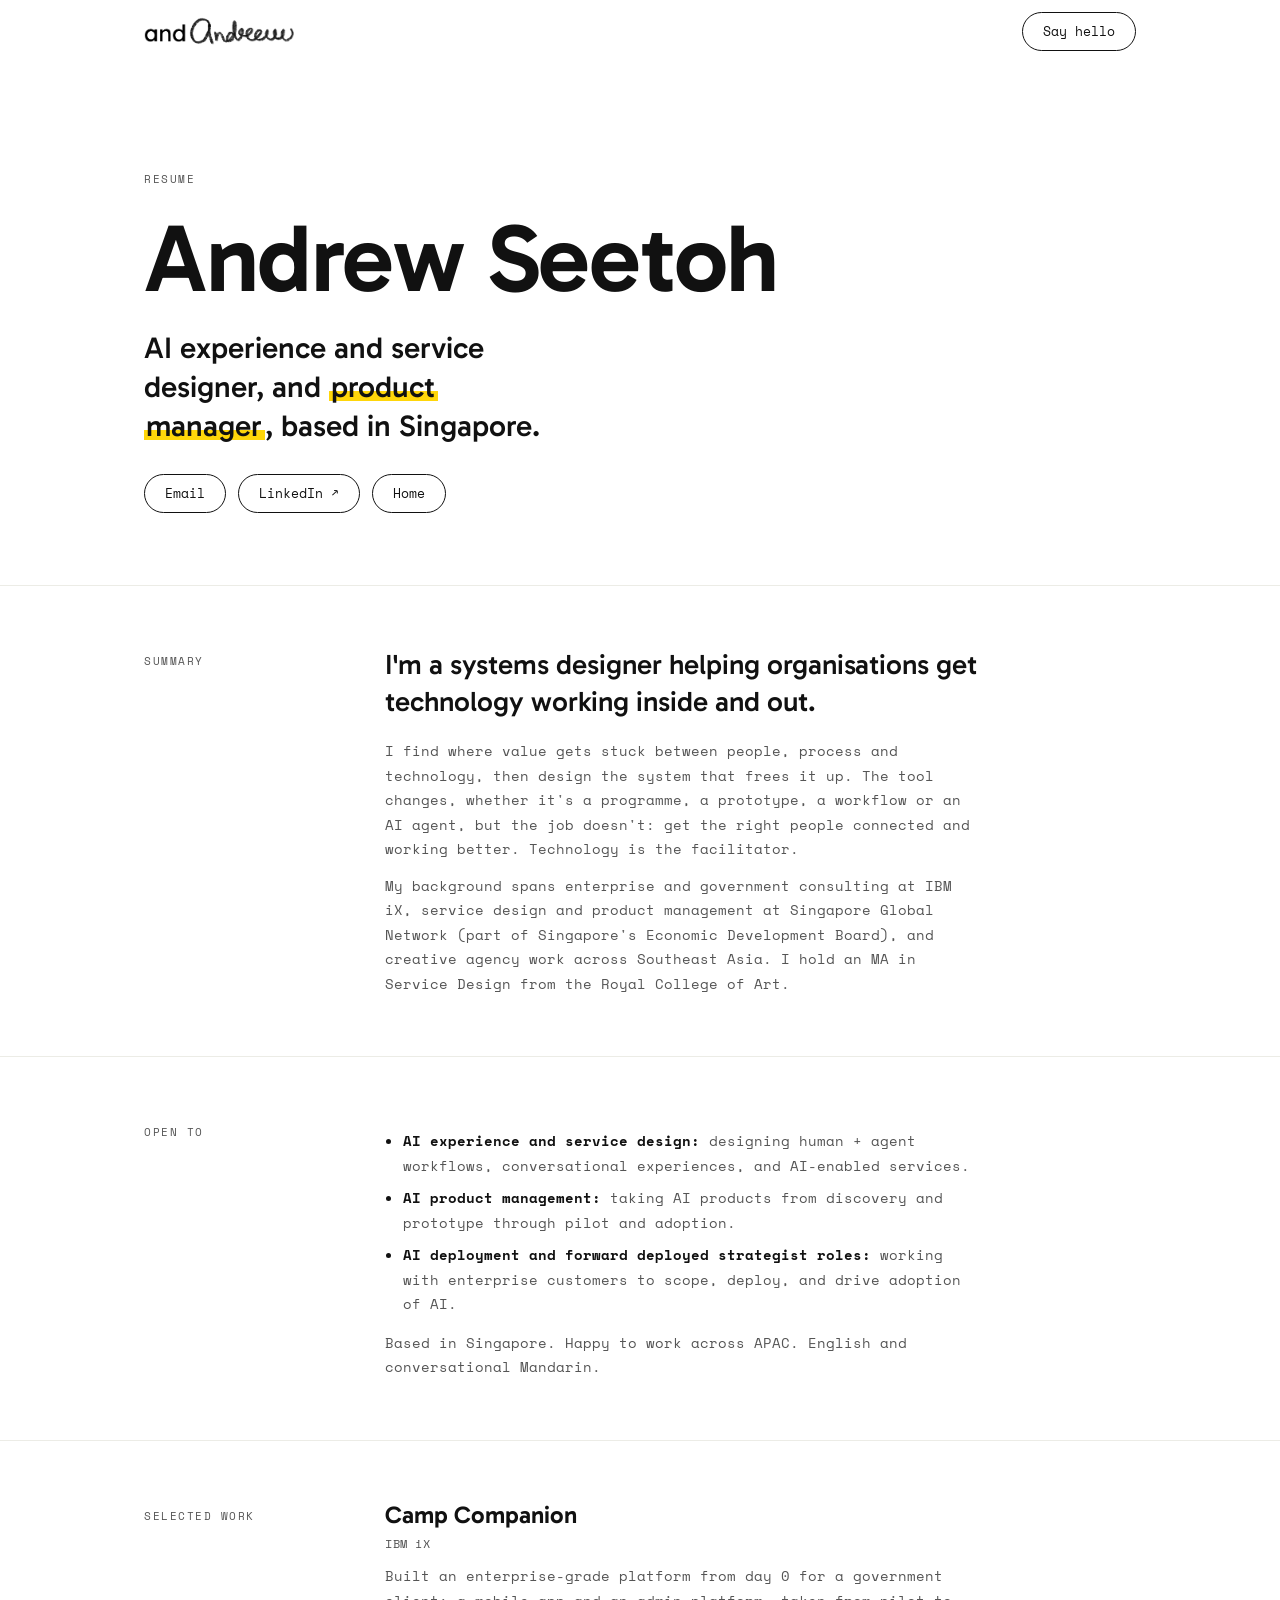
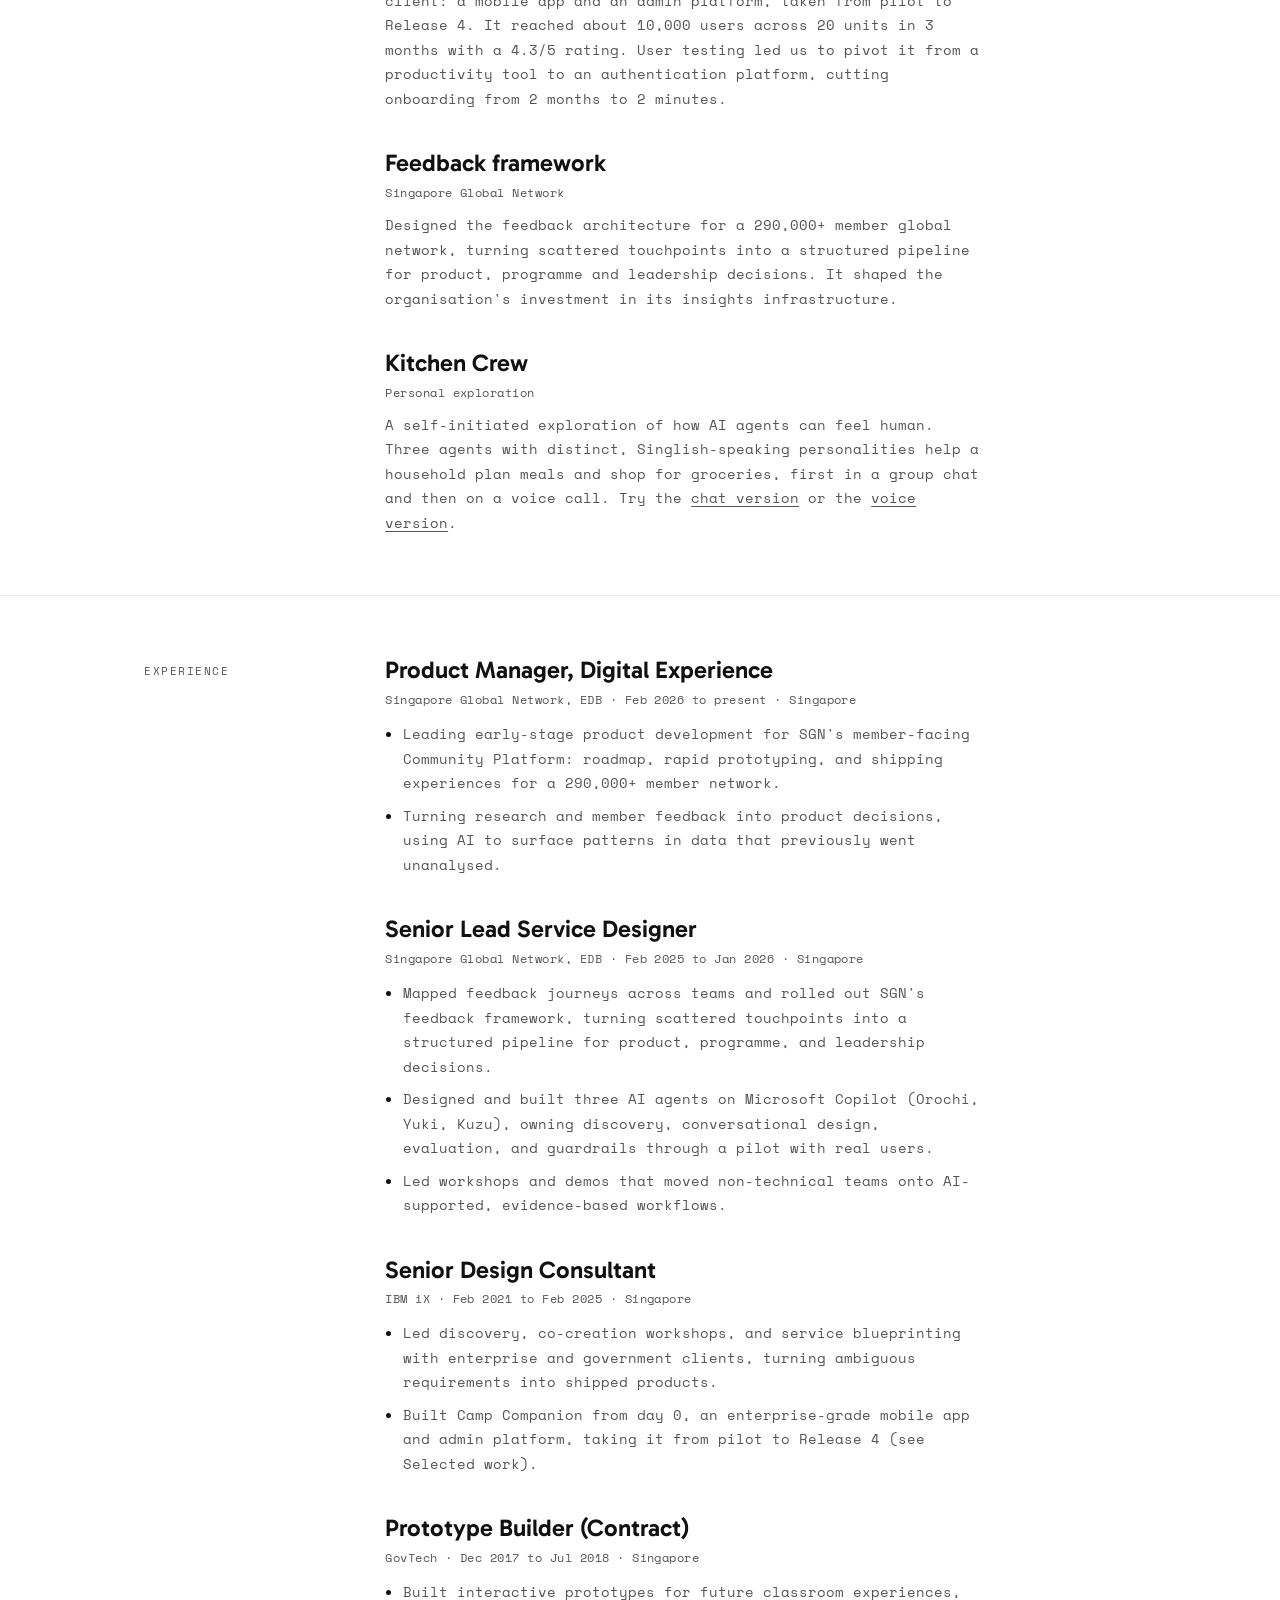
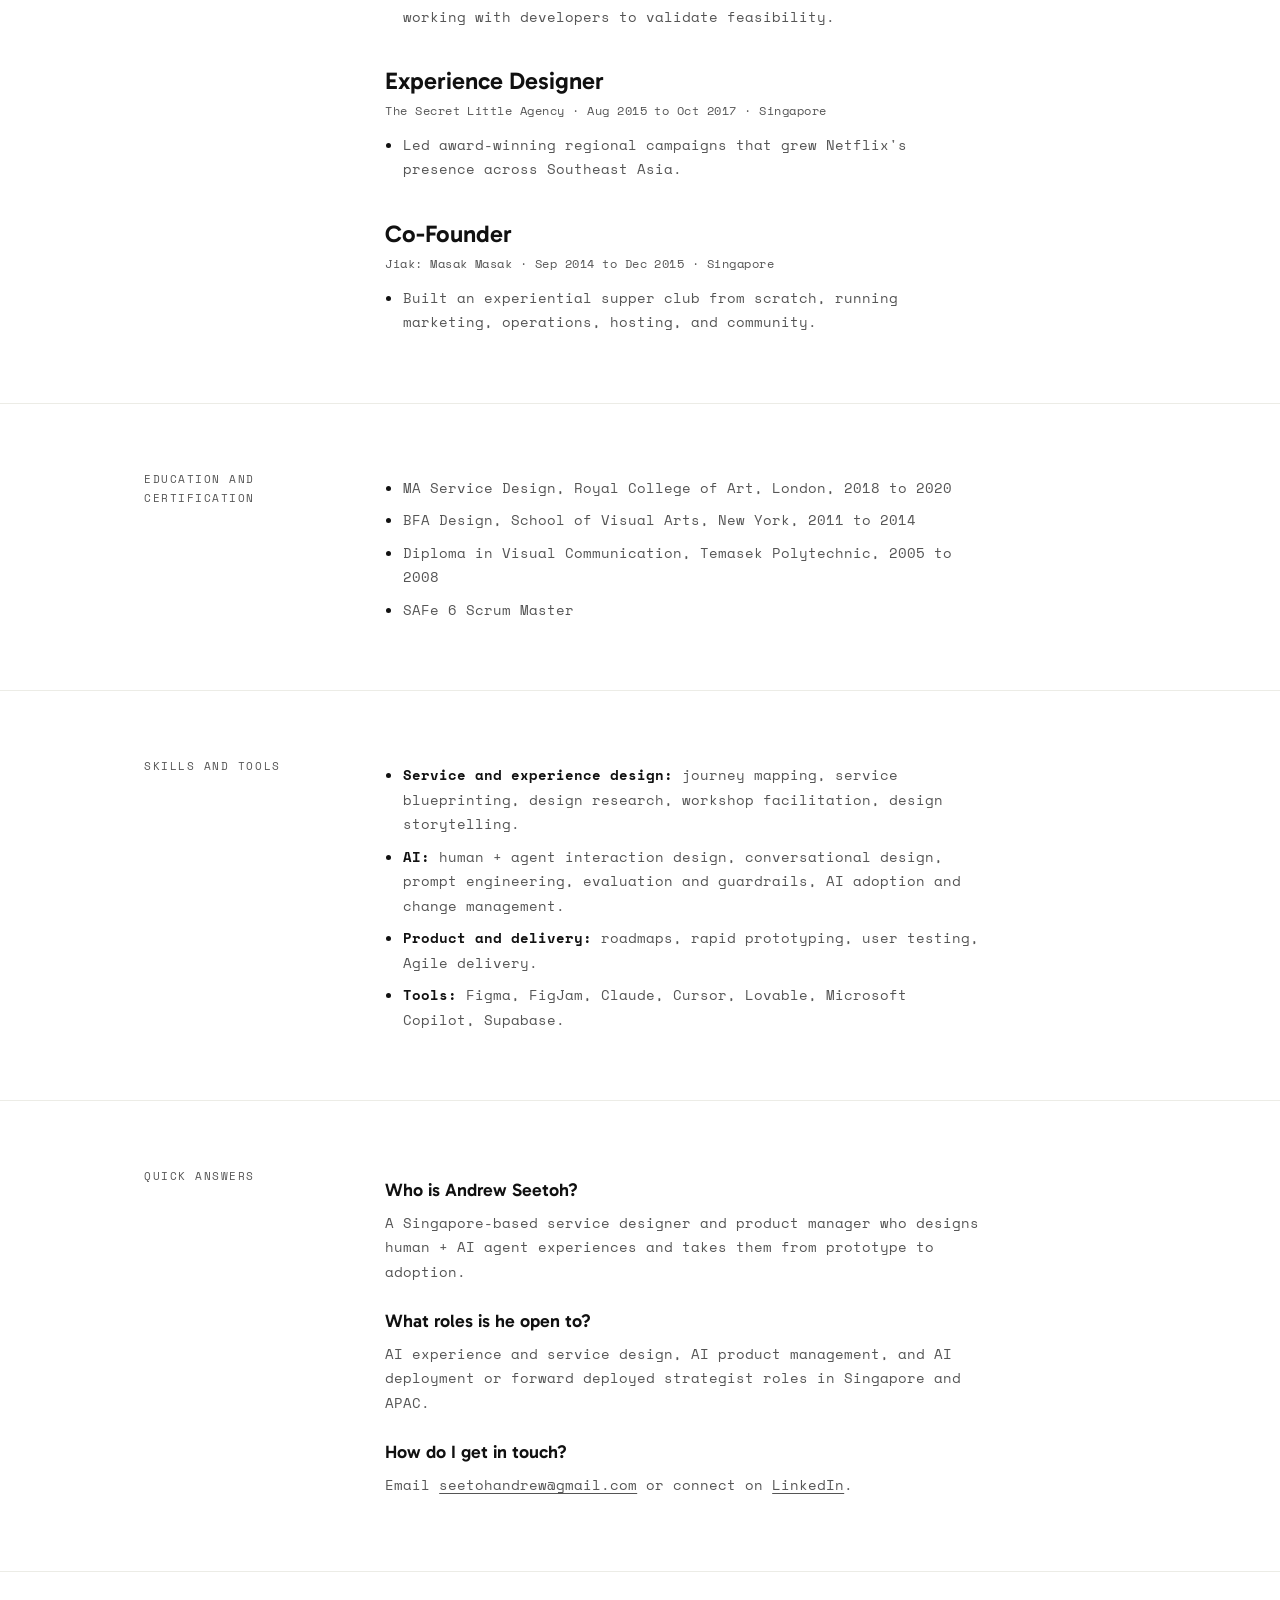
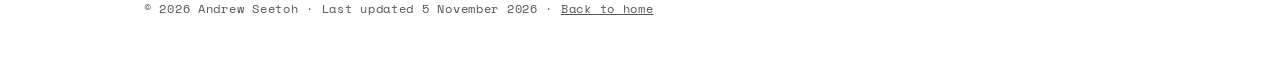
==== resume.html @ 8544b439 "Rewrite About, add resume page, llms.txt, robots.txt, sitemap; update title and cards Co-Authored-By" ====
<!doctype html>
<html lang="en">
<head>
<meta charset="utf-8">
<meta name="viewport" content="width=device-width, initial-scale=1">
<title>Andrew Seetoh, AI Experience and Service Designer, Singapore</title>
<meta name="description" content="Andrew Seetoh is a Singapore-based service designer and product manager who designs human + AI agent experiences and takes them from prototype to adoption. Open to AI experience design, AI product and deployment strategist roles in Singapore and APAC.">
<link rel="canonical" href="https://andandrewand.github.io/resume.html">
<meta property="og:type" content="profile">
<meta property="og:title" content="Andrew Seetoh, AI Experience and Service Designer, Singapore">
<meta property="og:description" content="Service designer and product manager who designs human + AI agent experiences and takes them from prototype to adoption.">
<meta property="og:url" content="https://andandrewand.github.io/resume.html">
<meta property="og:image" content="https://andandrewand.github.io/images/og-cover.png">
<meta name="twitter:card" content="summary_large_image">

<link rel="icon" type="image/png" sizes="32x32" href="favicon-32.png">
<link rel="icon" type="image/png" sizes="128x128" href="favicon.png">
<link rel="apple-touch-icon" href="apple-touch-icon.png">

<script type="application/ld+json">
{
  "@context": "https://schema.org",
  "@type": "ProfilePage",
  "dateModified": "2026-11-05",
  "mainEntity": {
    "@type": "Person",
    "name": "Andrew Seetoh",
    "jobTitle": "Product Manager, Digital Experience",
    "description": "Singapore-based service designer and product manager who designs human + AI agent experiences and takes them from prototype to adoption.",
    "url": "https://andandrewand.github.io/",
    "image": "https://andandrewand.github.io/images/og-cover.png",
    "email": "seetohandrew@gmail.com",
    "address": { "@type": "PostalAddress", "addressLocality": "Singapore", "addressCountry": "SG" },
    "worksFor": { "@type": "Organization", "name": "Singapore Global Network (Economic Development Board)" },
    "alumniOf": [
      { "@type": "CollegeOrUniversity", "name": "Royal College of Art" },
      { "@type": "CollegeOrUniversity", "name": "School of Visual Arts" },
      { "@type": "EducationalOrganization", "name": "Temasek Polytechnic" }
    ],
    "knowsAbout": [
      "Service design", "Experience design", "Human-AI interaction design", "Conversational design",
      "AI agents", "AI product management", "AI deployment and adoption", "Prompt engineering",
      "AI evaluation and guardrails", "Journey mapping", "Service blueprinting", "Design research",
      "Workshop facilitation", "Rapid prototyping", "Change management", "Agile delivery"
    ],
    "knowsLanguage": ["English", "Mandarin Chinese"],
    "hasCredential": { "@type": "EducationalOccupationalCredential", "name": "SAFe 6 Scrum Master" },
    "seeks": {
      "@type": "Demand",
      "description": "AI experience designer, AI service designer, AI product manager, and AI deployment or forward deployed strategist roles in Singapore and APAC."
    },
    "sameAs": ["https://www.linkedin.com/in/andrewseetoh/"]
  }
}
</script>
<script type="application/ld+json">
{
  "@context": "https://schema.org",
  "@type": "FAQPage",
  "mainEntity": [
    { "@type": "Question", "name": "Who is Andrew Seetoh?",
      "acceptedAnswer": { "@type": "Answer", "text": "Andrew Seetoh is a Singapore-based service designer and product manager. He designs human + AI agent experiences and takes them from prototype to adoption. He has worked across enterprise consulting (IBM iX), government (Singapore Global Network, EDB, and GovTech), and creative agencies, and holds an MA in Service Design from the Royal College of Art." } },
    { "@type": "Question", "name": "What roles is Andrew Seetoh open to?",
      "acceptedAnswer": { "@type": "Answer", "text": "AI experience and service design, AI product management, and AI deployment or forward deployed strategist roles, based in Singapore or serving APAC." } },
    { "@type": "Question", "name": "How does Andrew Seetoh use AI and technology?",
      "acceptedAnswer": { "@type": "Answer", "text": "As a facilitator, not the point. He finds where value gets stuck between people, process and technology, then designs the system that frees it up, whether that's a programme, a prototype, a workflow or an AI agent. The goal is getting the right people connected and working better." } },
    { "@type": "Question", "name": "How do I contact Andrew Seetoh?",
      "acceptedAnswer": { "@type": "Answer", "text": "Email seetohandrew@gmail.com or connect on LinkedIn at linkedin.com/in/andrewseetoh." } }
  ]
}
</script>

<link rel="preconnect" href="https://fonts.googleapis.com">
<link rel="preconnect" href="https://fonts.gstatic.com" crossorigin>
<link href="https://fonts.googleapis.com/css2?family=Gabarito:wght@500;600&family=Space+Mono:wght@400;700&display=swap" rel="stylesheet">
<link rel="stylesheet" href="styles.css">
</head>
<body>

<header class="site-header">
  <div class="wrap">
    <a href="./" class="wordmark" aria-label="andandrew, back to home">
      <img src="images/wordmark.png" alt="and Andrew" width="750" height="150">
    </a>
    <a class="pill" href="mailto:seetohandrew@gmail.com">Say hello</a>
  </div>
</header>

<main class="resume">

<section class="resume-hero">
  <div class="wrap">
    <span class="eyebrow">Resume</span>
    <h1>Andrew Seetoh</h1>
    <p class="tagline">AI experience and service designer, and <span class="mark">product manager</span>, based in Singapore.</p>
    <div class="contact-links">
      <a class="pill" href="mailto:seetohandrew@gmail.com">Email</a>
      <a class="pill" href="https://www.linkedin.com/in/andrewseetoh/" target="_blank" rel="noopener">LinkedIn ↗</a>
      <a class="pill" href="./">Home</a>
    </div>
  </div>
</section>

<section aria-labelledby="summary">
  <div class="wrap r-grid">
    <h2 class="eyebrow" id="summary">Summary</h2>
    <div class="r-body">
      <p class="r-lead">I'm a systems designer helping organisations get technology working inside and out.</p>
      <p>I find where value gets stuck between people, process and technology, then design the system that frees it up. The tool changes, whether it's a programme, a prototype, a workflow or an AI agent, but the job doesn't: get the right people connected and working better. Technology is the facilitator.</p>
      <p>My background spans enterprise and government consulting at IBM iX, service design and product management at Singapore Global Network (part of Singapore's Economic Development Board), and creative agency work across Southeast Asia. I hold an MA in Service Design from the Royal College of Art.</p>
    </div>
  </div>
</section>

<section aria-labelledby="open-to">
  <div class="wrap r-grid">
    <h2 class="eyebrow" id="open-to">Open to</h2>
    <div class="r-body">
      <ul>
        <li><strong>AI experience and service design:</strong> designing human + agent workflows, conversational experiences, and AI-enabled services.</li>
        <li><strong>AI product management:</strong> taking AI products from discovery and prototype through pilot and adoption.</li>
        <li><strong>AI deployment and forward deployed strategist roles:</strong> working with enterprise customers to scope, deploy, and drive adoption of AI.</li>
      </ul>
      <p style="margin-top:14px">Based in Singapore. Happy to work across APAC. English and conversational Mandarin.</p>
    </div>
  </div>
</section>

<section aria-labelledby="work">
  <div class="wrap r-grid">
    <h2 class="eyebrow" id="work">Selected work</h2>
    <div class="r-body">

      <div class="r-item">
        <h3>Camp Companion</h3>
        <p class="r-where">IBM iX</p>
        <p style="margin-top:10px">Built an enterprise-grade platform from day 0 for a government client: a mobile app and an admin platform, taken from pilot to Release 4. It reached about 10,000 users across 20 units in 3 months with a 4.3/5 rating. User testing led us to pivot it from a productivity tool to an authentication platform, cutting onboarding from 2 months to 2 minutes.</p>
      </div>

      <div class="r-item">
        <h3>Feedback framework</h3>
        <p class="r-where">Singapore Global Network</p>
        <p style="margin-top:10px">Designed the feedback architecture for a 290,000+ member global network, turning scattered touchpoints into a structured pipeline for product, programme and leadership decisions. It shaped the organisation's investment in its insights infrastructure.</p>
      </div>

      <div class="r-item">
        <h3>Kitchen Crew</h3>
        <p class="r-where">Personal exploration</p>
        <p style="margin-top:10px">A self-initiated exploration of how AI agents can feel human. Three agents with distinct, Singlish-speaking personalities help a household plan meals and shop for groceries, first in a group chat and then on a voice call. Try the <a href="https://kitchen-crew-chat.lovable.app/">chat version</a> or the <a href="https://kitchen-crew-call.lovable.app/">voice version</a>.</p>
      </div>

    </div>
  </div>
</section>

<section aria-labelledby="experience">
  <div class="wrap r-grid">
    <h2 class="eyebrow" id="experience">Experience</h2>
    <div class="r-body">

      <div class="r-item">
        <h3>Product Manager, Digital Experience</h3>
        <p class="r-where">Singapore Global Network, EDB · Feb 2026 to present · Singapore</p>
        <ul>
          <li>Leading early-stage product development for SGN's member-facing Community Platform: roadmap, rapid prototyping, and shipping experiences for a 290,000+ member network.</li>
          <li>Turning research and member feedback into product decisions, using AI to surface patterns in data that previously went unanalysed.</li>
        </ul>
      </div>

      <div class="r-item">
        <h3>Senior Lead Service Designer</h3>
        <p class="r-where">Singapore Global Network, EDB · Feb 2025 to Jan 2026 · Singapore</p>
        <ul>
          <li>Mapped feedback journeys across teams and rolled out SGN's feedback framework, turning scattered touchpoints into a structured pipeline for product, programme, and leadership decisions.</li>
          <li>Designed and built three AI agents on Microsoft Copilot (Orochi, Yuki, Kuzu), owning discovery, conversational design, evaluation, and guardrails through a pilot with real users.</li>
          <li>Led workshops and demos that moved non-technical teams onto AI-supported, evidence-based workflows.</li>
        </ul>
      </div>

      <div class="r-item">
        <h3>Senior Design Consultant</h3>
        <p class="r-where">IBM iX · Feb 2021 to Feb 2025 · Singapore</p>
        <ul>
          <li>Led discovery, co-creation workshops, and service blueprinting with enterprise and government clients, turning ambiguous requirements into shipped products.</li>
          <li>Built Camp Companion from day 0, an enterprise-grade mobile app and admin platform, taking it from pilot to Release 4 (see Selected work).</li>
        </ul>
      </div>

      <div class="r-item">
        <h3>Prototype Builder (Contract)</h3>
        <p class="r-where">GovTech · Dec 2017 to Jul 2018 · Singapore</p>
        <ul><li>Built interactive prototypes for future classroom experiences, working with developers to validate feasibility.</li></ul>
      </div>

      <div class="r-item">
        <h3>Experience Designer</h3>
        <p class="r-where">The Secret Little Agency · Aug 2015 to Oct 2017 · Singapore</p>
        <ul><li>Led award-winning regional campaigns that grew Netflix's presence across Southeast Asia.</li></ul>
      </div>

      <div class="r-item">
        <h3>Co-Founder</h3>
        <p class="r-where">Jiak: Masak Masak · Sep 2014 to Dec 2015 · Singapore</p>
        <ul><li>Built an experiential supper club from scratch, running marketing, operations, hosting, and community.</li></ul>
      </div>

    </div>
  </div>
</section>

<section aria-labelledby="education">
  <div class="wrap r-grid">
    <h2 class="eyebrow" id="education">Education and certification</h2>
    <div class="r-body">
      <ul>
        <li>MA Service Design, Royal College of Art, London, 2018 to 2020</li>
        <li>BFA Design, School of Visual Arts, New York, 2011 to 2014</li>
        <li>Diploma in Visual Communication, Temasek Polytechnic, 2005 to 2008</li>
        <li>SAFe 6 Scrum Master</li>
      </ul>
    </div>
  </div>
</section>

<section aria-labelledby="skills">
  <div class="wrap r-grid">
    <h2 class="eyebrow" id="skills">Skills and tools</h2>
    <div class="r-body">
      <ul>
        <li><strong>Service and experience design:</strong> journey mapping, service blueprinting, design research, workshop facilitation, design storytelling.</li>
        <li><strong>AI:</strong> human + agent interaction design, conversational design, prompt engineering, evaluation and guardrails, AI adoption and change management.</li>
        <li><strong>Product and delivery:</strong> roadmaps, rapid prototyping, user testing, Agile delivery.</li>
        <li><strong>Tools:</strong> Figma, FigJam, Claude, Cursor, Lovable, Microsoft Copilot, Supabase.</li>
      </ul>
    </div>
  </div>
</section>

<section aria-labelledby="faq">
  <div class="wrap r-grid">
    <h2 class="eyebrow" id="faq">Quick answers</h2>
    <div class="r-body">
      <dl>
        <dt>Who is Andrew Seetoh?</dt>
        <dd>A Singapore-based service designer and product manager who designs human + AI agent experiences and takes them from prototype to adoption.</dd>
        <dt>What roles is he open to?</dt>
        <dd>AI experience and service design, AI product management, and AI deployment or forward deployed strategist roles in Singapore and APAC.</dd>
        <dt>How do I get in touch?</dt>
        <dd>Email <a href="mailto:seetohandrew@gmail.com">seetohandrew@gmail.com</a> or connect on <a href="https://www.linkedin.com/in/andrewseetoh/">LinkedIn</a>.</dd>
      </dl>
    </div>
  </div>
</section>

</main>

<footer>
  <div class="wrap">© 2026 Andrew Seetoh · Last updated <time datetime="2026-11-05">5 November 2026</time> · <a class="back-home" href="./">Back to home</a></div>
</footer>

</body>
</html>
---- styles.css ----
/* ---------------------------------------------------
   andandrew.xyz

   Type: Gabarito (curvy display) + Space Mono (semi-mono text).
   Stand-ins for Alfredino Tuttocurvy + Alfredino Semimono.
   To swap fonts, change the two --font-* lines below and the
   <link> tag in index.html. Nothing else depends on them.

   Colour: pure white so your illustrations float, black ink,
   one yellow taken from your artwork, used like a highlighter.
--------------------------------------------------- */

:root {
  --paper: #FFFFFF;
  --ink: #111111;
  --ink-soft: #555555;
  --line: #ECECE6;
  --yellow: #FFD60A;

  --font-display: 'Gabarito', 'Nunito', 'Trebuchet MS', system-ui, sans-serif;
  --font-mono: 'Space Mono', ui-monospace, SFMono-Regular, Menlo, Consolas, monospace;

  --max-w: 1120px;
  --gutter: clamp(20px, 5vw, 64px);
  --header-h: 62px;
}

* { box-sizing: border-box; }

html { scroll-behavior: smooth; }

body {
  margin: 0;
  background: var(--paper);
  color: var(--ink);
  font-family: var(--font-mono);
  font-size: 14px;
  line-height: 1.75;
  -webkit-font-smoothing: antialiased;
}

h1, h2, h3, p { margin: 0; }

a { color: inherit; }
img, video { max-width: 100%; height: auto; display: block; }

.wrap {
  max-width: var(--max-w);
  margin: 0 auto;
  padding: 0 var(--gutter);
}

.eyebrow {
  font-size: 11px;
  letter-spacing: 0.14em;
  text-transform: uppercase;
  color: var(--ink-soft);
}

/* the highlighter */
.mark {
  background-image: linear-gradient(transparent 60%, var(--yellow) 60%, var(--yellow) 90%, transparent 90%);
  padding: 0 0.08em;
  -webkit-box-decoration-break: clone;
  box-decoration-break: clone;
}

/* ---------- header ---------- */

.site-header {
  position: sticky;
  top: 0;
  z-index: 20;
  height: var(--header-h);
  background: rgba(255, 255, 255, 0.92);
  backdrop-filter: blur(10px);
}

.site-header .wrap {
  height: 100%;
  display: flex;
  align-items: center;
  justify-content: space-between;
}

.wordmark img { height: 30px; width: auto; }

.pill {
  display: inline-block;
  text-decoration: none;
  font-family: var(--font-mono);
  font-size: 13px;
  line-height: 1;
  padding: 12px 20px;
  border: 1.5px solid var(--ink);
  border-radius: 999px;
  transition: background 0.2s ease;
}

.pill:hover { background: var(--yellow); }

/* ---------- hero: the landing ---------- */

.hero {
  position: relative;
  min-height: calc(100svh - var(--header-h));
  display: flex;
  align-items: center;
  justify-content: center;
  padding: 120px var(--gutter);
  overflow: hidden;
  text-align: center;
}

.hero-copy {
  position: relative;
  z-index: 2;
  max-width: 780px;
}

.hero h1 {
  font-family: var(--font-display);
  font-weight: 600;
  font-size: clamp(38px, 5.6vw, 76px);
  line-height: 1.04;
  letter-spacing: -0.015em;
  text-wrap: balance;
  max-width: 12em;
  margin: 20px auto 0;
}

.hero .lede {
  margin: 26px auto 0;
  font-size: clamp(14px, 1.4vw, 17px);
  color: var(--ink-soft);
  max-width: 34ch;
}

.hero .cue {
  display: inline-block;
  margin-top: 34px;
  font-size: 11px;
  letter-spacing: 0.14em;
  text-transform: uppercase;
  text-decoration: none;
  color: var(--ink-soft);
}

.hero .cue:hover { color: var(--ink); }

/* the scattered illustrations */
.float {
  position: absolute;
  z-index: 1;
  width: var(--w);
  height: auto;
  transform: rotate(var(--r));
  animation: settle 0.9s cubic-bezier(0.2, 0.8, 0.2, 1) both;
  animation-delay: var(--d);
}

video.float { aspect-ratio: 3 / 2; object-fit: contain; }

@keyframes settle {
  from { opacity: 0; transform: translateY(20px) rotate(var(--r)) scale(0.94); }
  to   { opacity: 1; transform: rotate(var(--r)); }
}

.f-ball  { --w: clamp(170px, 20vw, 280px); --r: -5deg; --d: 0.1s;  left: 3%;  top: 15%; }
.f-hands { --w: clamp(215px, 26vw, 370px); --r: 3deg;  --d: 0.25s; right: 2%; top: 6%; }
.f-car   { --w: clamp(185px, 21vw, 300px); --r: 4deg;  --d: 0.4s;  left: 11%; bottom: 6%; }
.f-calm  { --w: clamp(145px, 15vw, 220px); --r: -4deg; --d: 0.55s; right: 8%; bottom: 9%; }

@media (max-width: 720px) {
  .hero { padding: 175px 20px 185px; }
  .f-ball  { --w: 38vw; left: 2%;  top: 16px; }
  .f-hands { --w: 46vw; right: 0;  top: 30px; }
  .f-car   { --w: 42vw; left: 3%;  bottom: 22px; }
  .f-calm  { --w: 32vw; right: 6%; bottom: 14px; }
}

/* ---------- sections ---------- */

section + section { border-top: 1px solid var(--line); }

section {
  padding: clamp(56px, 9vw, 104px) 0;
}

.section-head { margin-bottom: clamp(30px, 5vw, 52px); }

/* ---------- work ---------- */

.work-list {
  display: flex;
  flex-direction: column;
  gap: clamp(48px, 8vw, 84px);
}

.work-item {
  display: grid;
  grid-template-columns: 1.1fr 0.9fr;
  gap: clamp(22px, 4vw, 56px);
  align-items: center;
}

.work-media img {
  width: 100%;
  border-radius: 10px;
}

.work-tag {
  font-size: 10.5px;
  letter-spacing: 0.12em;
  text-transform: uppercase;
  color: var(--ink-soft);
}

.work-body h3 {
  font-family: var(--font-display);
  font-weight: 600;
  font-size: clamp(24px, 2.9vw, 34px);
  line-height: 1.15;
  letter-spacing: -0.005em;
  margin: 12px 0 16px;
}

.work-body p { color: var(--ink-soft); }

@media (min-width: 781px) {
  .work-item:nth-child(even) .work-media { order: 2; }
}

/* ---------- about ---------- */

.about-statement {
  font-family: var(--font-display);
  font-weight: 500;
  font-size: clamp(24px, 3.4vw, 38px);
  line-height: 1.28;
  max-width: 24ch;
  margin-top: 20px;
}

.about-body {
  margin-top: 24px;
  max-width: 54ch;
  color: var(--ink-soft);
  font-size: clamp(14px, 1.4vw, 16px);
}

/* ---------- things I do ---------- */

.cap-grid {
  display: grid;
  grid-template-columns: repeat(3, 1fr);
  gap: clamp(28px, 4vw, 48px);
}

.cap-card img {
  width: 100%;
  aspect-ratio: 3 / 2;
  object-fit: contain;
  margin-bottom: 18px;
}

.cap-card h3 {
  font-family: var(--font-display);
  font-weight: 600;
  font-size: 22px;
  line-height: 1.2;
  margin-bottom: 10px;
}

.cap-card p { color: var(--ink-soft); font-size: 13px; }

/* ---------- workshop banner ---------- */

.collab {
  position: relative;
  border-radius: 16px;
  overflow: hidden;
  isolation: isolate;
}

.collab img {
  width: 100%;
  height: clamp(260px, 42vw, 440px);
  object-fit: cover;
  object-position: 62% 38%;
}

/* ---------- contact + sign-off ---------- */

.contact { margin-top: clamp(48px, 7vw, 88px); }

.contact h2 {
  font-family: var(--font-display);
  font-weight: 600;
  font-size: clamp(44px, 8vw, 96px);
  line-height: 1;
  letter-spacing: -0.015em;
  margin-bottom: 28px;
}

.contact h2 a {
  text-decoration: none;
  background-image: linear-gradient(transparent 62%, var(--yellow) 62%, var(--yellow) 90%, transparent 90%);
  background-size: 0% 100%;
  background-repeat: no-repeat;
  transition: background-size 0.35s ease;
}

.contact h2 a:hover,
.contact h2 a:focus-visible { background-size: 100% 100%; }

.contact-links { display: flex; gap: 12px; flex-wrap: wrap; }

/* The closing line. "and Andrew" is the end of the sentence:
   "...to create the next best, with you and Andrew". */
.signoff {
  margin-top: clamp(64px, 10vw, 120px);
  font-family: var(--font-display);
  font-weight: 600;
  font-size: clamp(26px, 4.2vw, 48px);
  line-height: 1.25;
  letter-spacing: -0.01em;
  max-width: 22em;
  text-wrap: pretty;
}

/* keeps the wordmark from ever landing alone on its own line */
.signoff .nb { white-space: nowrap; }

.signature {
  display: inline-block;
  margin-left: 0.3em;
}

.signature img {
  display: inline-block;
  height: 1.15em;
  width: auto;
  vertical-align: -0.18em;   /* sits the typeset "and" on the text baseline */
}

/* the wordmark writes itself on, left to right */
.js .signature img {
  clip-path: inset(0 100% 0 0);
  transition: clip-path 1.6s cubic-bezier(0.55, 0.1, 0.25, 1) 0.3s;
}

.js .signature.in img { clip-path: inset(-4px -4px -4px -4px); }

/* ---------- resume page ---------- */

.resume section { padding: clamp(36px, 5.5vw, 60px) 0; }
.resume .resume-hero { padding: clamp(56px, 9vw, 104px) 0 clamp(40px, 6vw, 72px); }

.resume-hero h1 {
  font-family: var(--font-display);
  font-weight: 600;
  font-size: clamp(44px, 8vw, 96px);
  line-height: 1;
  letter-spacing: -0.015em;
  margin: 20px 0 22px;
}

.resume-hero .tagline {
  font-family: var(--font-display);
  font-weight: 500;
  font-size: clamp(20px, 2.6vw, 30px);
  line-height: 1.3;
  max-width: 28ch;
  text-wrap: balance;
}

.resume-hero .contact-links { margin-top: 28px; }

.r-grid {
  display: grid;
  grid-template-columns: 190px 1fr;
  gap: clamp(18px, 4vw, 56px);
}

.r-grid > h2 { font-weight: 400; margin: 0; padding-top: 6px; }
.r-body { max-width: 66ch; }

.r-lead {
  font-family: var(--font-display);
  font-weight: 500;
  font-size: clamp(20px, 2.4vw, 28px);
  line-height: 1.35;
  margin-bottom: 18px;
}

.r-body p { color: var(--ink-soft); }
.r-body p + p { margin-top: 12px; }
.r-body .r-lead { color: var(--ink); }

.r-item + .r-item { margin-top: 38px; }

.r-item h3 {
  font-family: var(--font-display);
  font-weight: 600;
  font-size: clamp(19px, 2.2vw, 24px);
  line-height: 1.2;
}

.r-where {
  margin-top: 4px;
  font-size: 12px;
  letter-spacing: 0.04em;
  color: var(--ink-soft);
}

.r-body ul { margin: 12px 0 0; padding-left: 18px; }
.r-body li { color: var(--ink-soft); margin-bottom: 8px; }
.r-body li::marker { color: var(--ink); }
.r-body li strong { color: var(--ink); font-weight: 700; }
.r-body a:not(.pill) { text-underline-offset: 3px; }

.r-body dt {
  font-family: var(--font-display);
  font-weight: 600;
  font-size: 18px;
  margin-top: 22px;
}
.r-body dt:first-child { margin-top: 0; }
.r-body dd { margin: 4px 0 0; color: var(--ink-soft); }

@media (max-width: 780px) {
  .r-grid { grid-template-columns: 1fr; }
  .r-grid > h2 { padding-top: 0; }
}

@media print {
  .site-header, .resume-hero .contact-links, .back-home { display: none; }
  body { font-size: 11px; }
  .resume section { padding: 18px 0; }
  .resume-hero { padding-top: 0; }
  .r-item { break-inside: avoid; }
}

/* ---------- footer ---------- */

footer { border-top: 1px solid var(--line); padding: 26px 0 40px; }
footer .wrap { font-size: 12px; letter-spacing: 0.06em; color: var(--ink-soft); }

/* ---------- responsive ---------- */

@media (max-width: 780px) {
  .work-item { grid-template-columns: 1fr; }
  .cap-grid { grid-template-columns: 1fr; }
}

/* ---------- reveal on scroll (only hides content when JS is running) ---------- */

.js .reveal {
  opacity: 0;
  transform: translateY(14px);
  transition: opacity 0.6s ease, transform 0.6s ease;
}

.js .reveal.in { opacity: 1; transform: none; }

/* ---------- accessibility ---------- */

a:focus-visible {
  outline: 3px solid var(--ink);
  outline-offset: 3px;
}

@media (prefers-reduced-motion: reduce) {
  html { scroll-behavior: auto; }
  .float { animation: none; }
  .js .reveal { opacity: 1; transform: none; transition: none; }
  .js .signature img { clip-path: none; transition: none; }
}
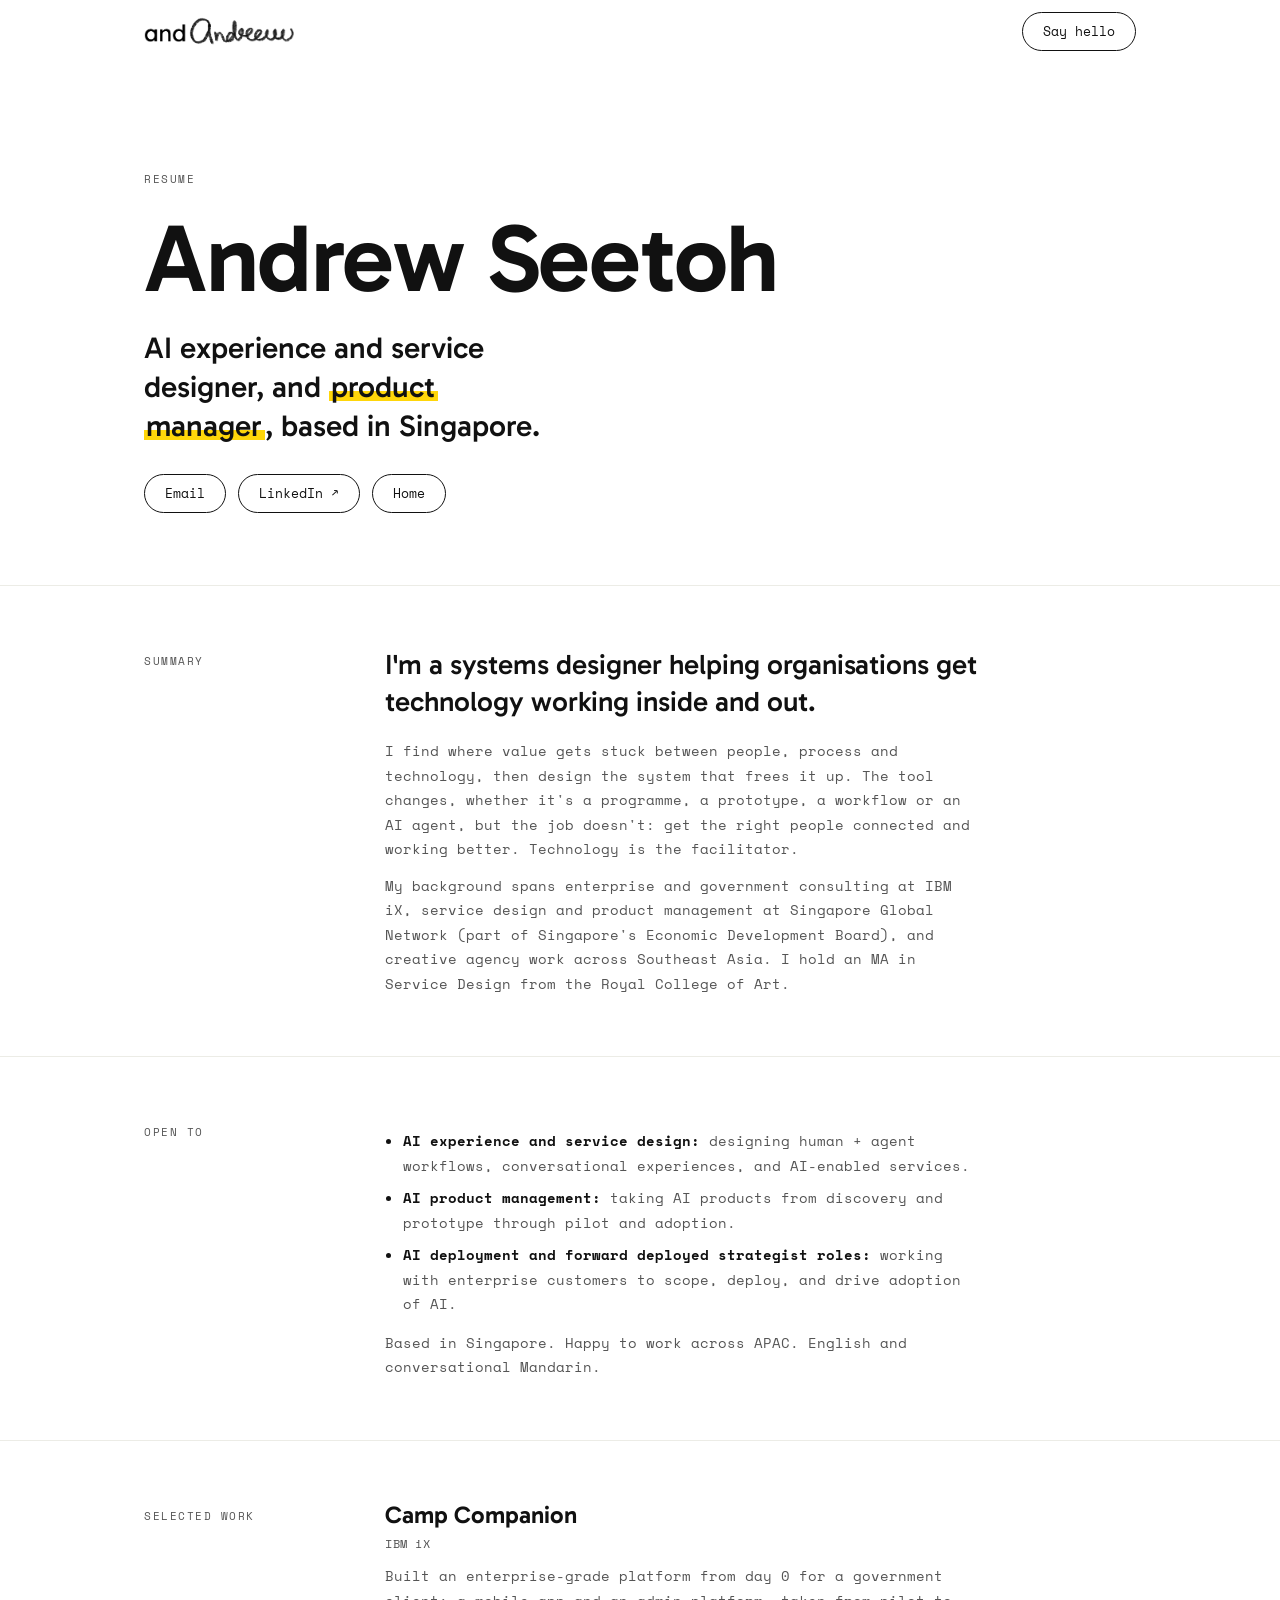
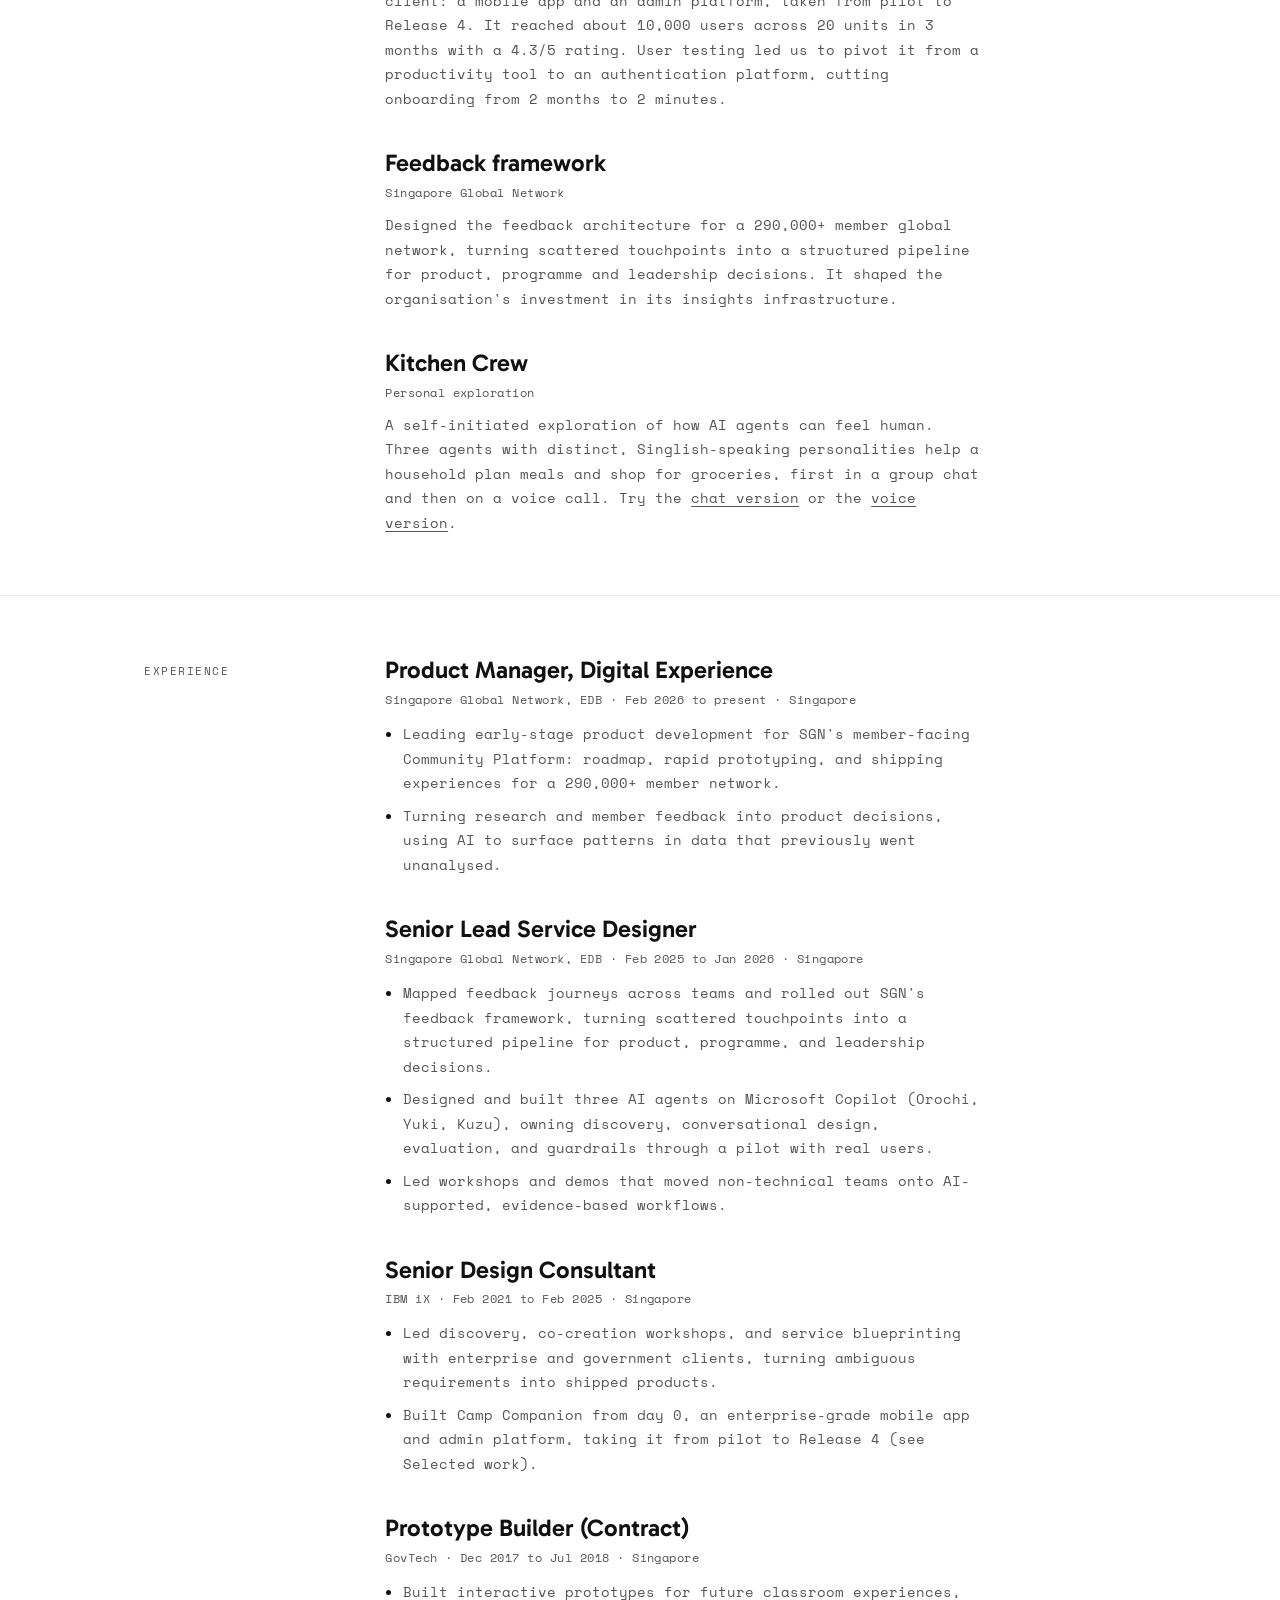
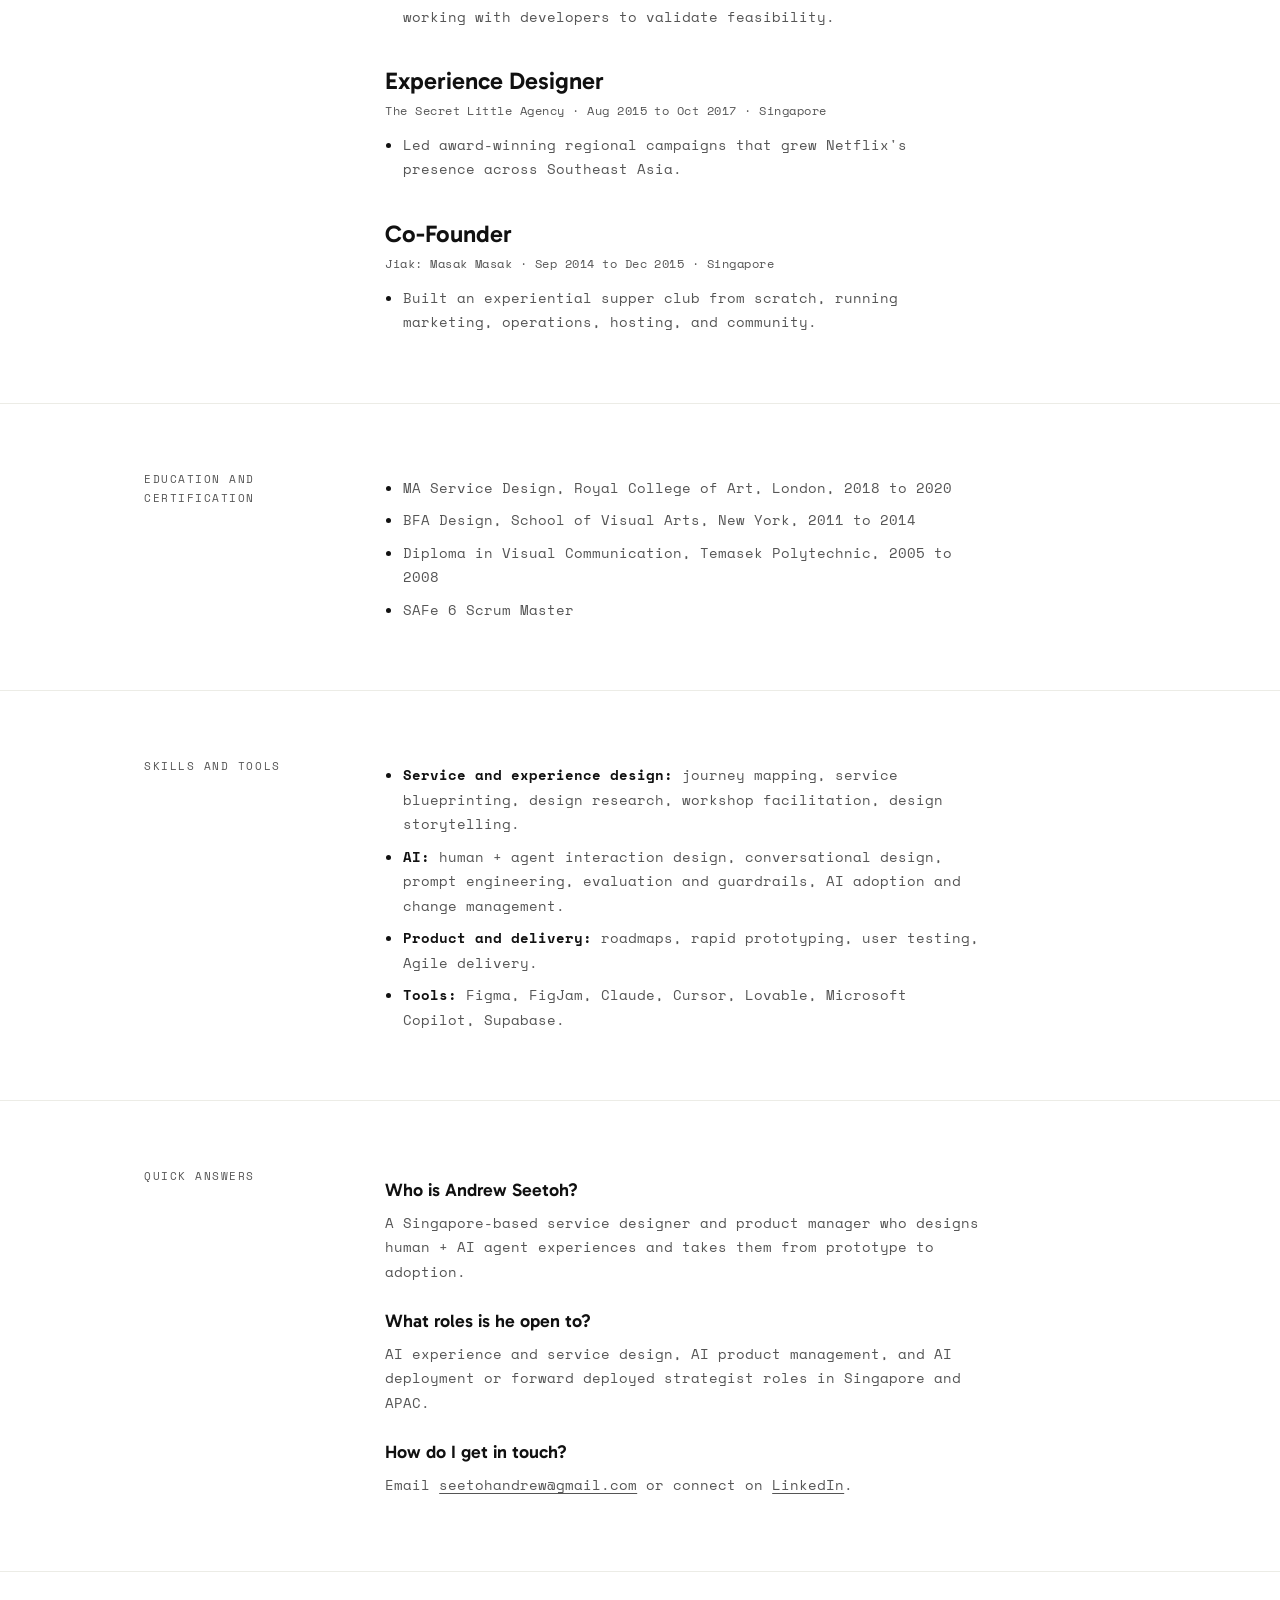
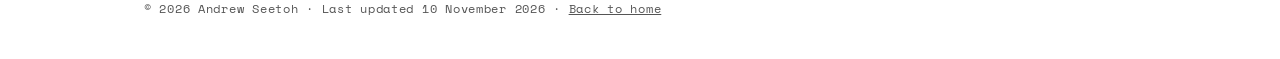
==== commit c08482e1: "Add homepage JSON-LD and background links; point to SGN Co-Authored-By: Claude Sonnet 5.5 <noreply@a" ====
--- a/resume.html
+++ b/resume.html
@@ -5,12 +5,12 @@
 <meta name="viewport" content="width=device-width, initial-scale=1">
 <title>Andrew Seetoh, AI Experience and Service Designer, Singapore</title>
 <meta name="description" content="Andrew Seetoh is a Singapore-based service designer and product manager who designs human + AI agent experiences and takes them from prototype to adoption. Open to AI experience design, AI product and deployment strategist roles in Singapore and APAC.">
-<link rel="canonical" href="https://andandrewand.github.io/resume.html">
+<link rel="canonical" href="https://andandrew.com/resume.html">
 <meta property="og:type" content="profile">
 <meta property="og:title" content="Andrew Seetoh, AI Experience and Service Designer, Singapore">
 <meta property="og:description" content="Service designer and product manager who designs human + AI agent experiences and takes them from prototype to adoption.">
-<meta property="og:url" content="https://andandrewand.github.io/resume.html">
-<meta property="og:image" content="https://andandrewand.github.io/images/og-cover.png">
+<meta property="og:url" content="https://andandrew.com/resume.html">
+<meta property="og:image" content="https://andandrew.com/images/og-cover.png">
 <meta name="twitter:card" content="summary_large_image">
 
 <link rel="icon" type="image/png" sizes="32x32" href="favicon-32.png">
@@ -21,17 +21,18 @@
 {
   "@context": "https://schema.org",
   "@type": "ProfilePage",
-  "dateModified": "2026-11-05",
+  "dateModified": "2026-11-10",
   "mainEntity": {
     "@type": "Person",
+    "@id": "https://andandrew.com/#andrew",
     "name": "Andrew Seetoh",
     "jobTitle": "Product Manager, Digital Experience",
     "description": "Singapore-based service designer and product manager who designs human + AI agent experiences and takes them from prototype to adoption.",
-    "url": "https://andandrewand.github.io/",
-    "image": "https://andandrewand.github.io/images/og-cover.png",
+    "url": "https://andandrew.com/",
+    "image": "https://andandrew.com/images/og-cover.png",
     "email": "seetohandrew@gmail.com",
     "address": { "@type": "PostalAddress", "addressLocality": "Singapore", "addressCountry": "SG" },
-    "worksFor": { "@type": "Organization", "name": "Singapore Global Network (Economic Development Board)" },
+    "worksFor": { "@type": "Organization", "name": "Singapore Global Network (Economic Development Board)", "url": "https://singaporeglobalnetwork.gov.sg/" },
     "alumniOf": [
       { "@type": "CollegeOrUniversity", "name": "Royal College of Art" },
       { "@type": "CollegeOrUniversity", "name": "School of Visual Arts" },
@@ -255,7 +256,7 @@
 </main>
 
 <footer>
-  <div class="wrap">© 2026 Andrew Seetoh · Last updated <time datetime="2026-11-05">5 November 2026</time> · <a class="back-home" href="./">Back to home</a></div>
+  <div class="wrap">© 2026 Andrew Seetoh · Last updated <time datetime="2026-11-10">10 November 2026</time> · <a class="back-home" href="./">Back to home</a></div>
 </footer>
 
 </body>
--- a/styles.css
+++ b/styles.css
@@ -249,6 +249,15 @@
   font-size: clamp(14px, 1.4vw, 16px);
 }
 
+.about-links {
+  margin-top: 18px;
+  max-width: 54ch;
+  font-size: 13px;
+  color: var(--ink-soft);
+}
+.about-links a { color: var(--ink); text-underline-offset: 3px; }
+.about-links a:hover { background: var(--yellow); }
+
 /* ---------- things I do ---------- */
 
 .cap-grid {
@@ -442,6 +451,93 @@
   .r-item { break-inside: avoid; }
 }
 
+/* ---------- Human | Agent toggle ---------- */
+
+.view-toggle {
+  display: none;
+  position: fixed;
+  left: 50%;
+  bottom: max(18px, env(safe-area-inset-bottom));
+  transform: translateX(-50%);
+  z-index: 30;
+  gap: 2px;
+  padding: 4px;
+  background: rgba(255, 255, 255, 0.94);
+  backdrop-filter: blur(10px);
+  border: 1.5px solid var(--ink);
+  border-radius: 999px;
+  box-shadow: 0 6px 24px rgba(0, 0, 0, 0.08);
+}
+
+.js .view-toggle { display: flex; }
+
+.view-toggle button {
+  font: 12px/1 var(--font-mono);
+  letter-spacing: 0.12em;
+  text-transform: uppercase;
+  padding: 11px 18px;
+  border: 0;
+  border-radius: 999px;
+  background: transparent;
+  color: var(--ink-soft);
+  cursor: pointer;
+  transition: background 0.2s ease, color 0.2s ease;
+}
+
+.view-toggle button:hover { color: var(--ink); }
+.view-toggle button[aria-pressed="true"] { background: var(--yellow); color: var(--ink); }
+.view-toggle button:focus-visible { outline: 3px solid var(--ink); outline-offset: 2px; }
+
+/* room so the floating toggle never covers the footer */
+.js footer { padding-bottom: 96px; }
+
+/* ---------- agent view ---------- */
+
+#agent-view { display: none; border-top: 0; }
+html[data-view="agent"] main > section:not(#agent-view) { display: none; }
+html[data-view="agent"] #agent-view { display: block; }
+
+.agent-head {
+  display: flex;
+  justify-content: space-between;
+  align-items: flex-end;
+  gap: 20px;
+  flex-wrap: wrap;
+  margin: 18px 0 22px;
+}
+
+.agent-note { color: var(--ink-soft); max-width: 52ch; }
+.agent-actions { display: flex; gap: 12px; flex-wrap: wrap; }
+
+button.pill { background: none; color: inherit; cursor: pointer; }
+button.pill:hover { background: var(--yellow); }
+
+.linklike {
+  font: inherit;
+  color: var(--ink);
+  background: none;
+  border: 0;
+  padding: 0;
+  cursor: pointer;
+  text-decoration: underline;
+  text-underline-offset: 3px;
+}
+.linklike:hover { background: var(--yellow); }
+
+.agent-md {
+  margin: 0;
+  padding: clamp(18px, 3vw, 34px);
+  border: 1px solid var(--line);
+  border-radius: 12px;
+  background: #FAFAF7;
+  font: 13px/1.75 var(--font-mono);
+  color: var(--ink);
+  white-space: pre-wrap;
+  overflow-wrap: anywhere;
+}
+
+@media print { .view-toggle { display: none !important; } }
+
 /* ---------- footer ---------- */
 
 footer { border-top: 1px solid var(--line); padding: 26px 0 40px; }
